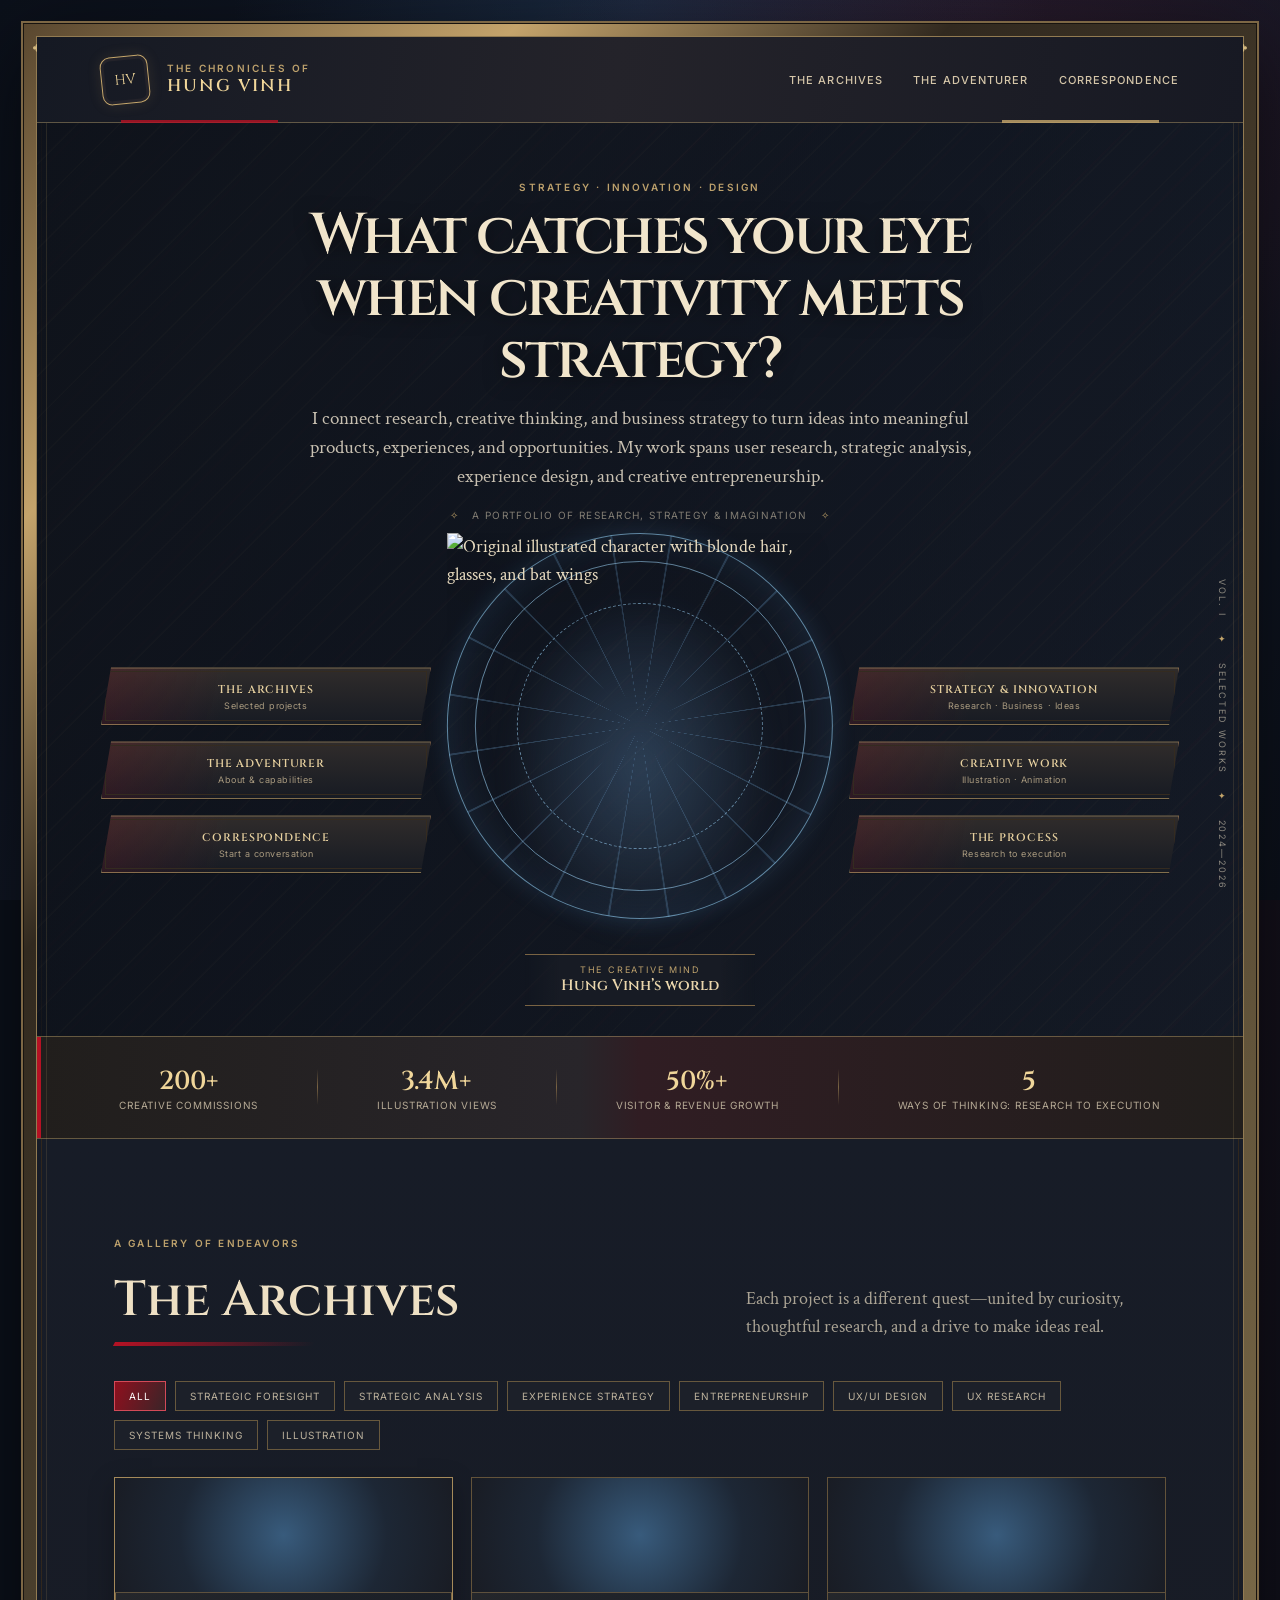
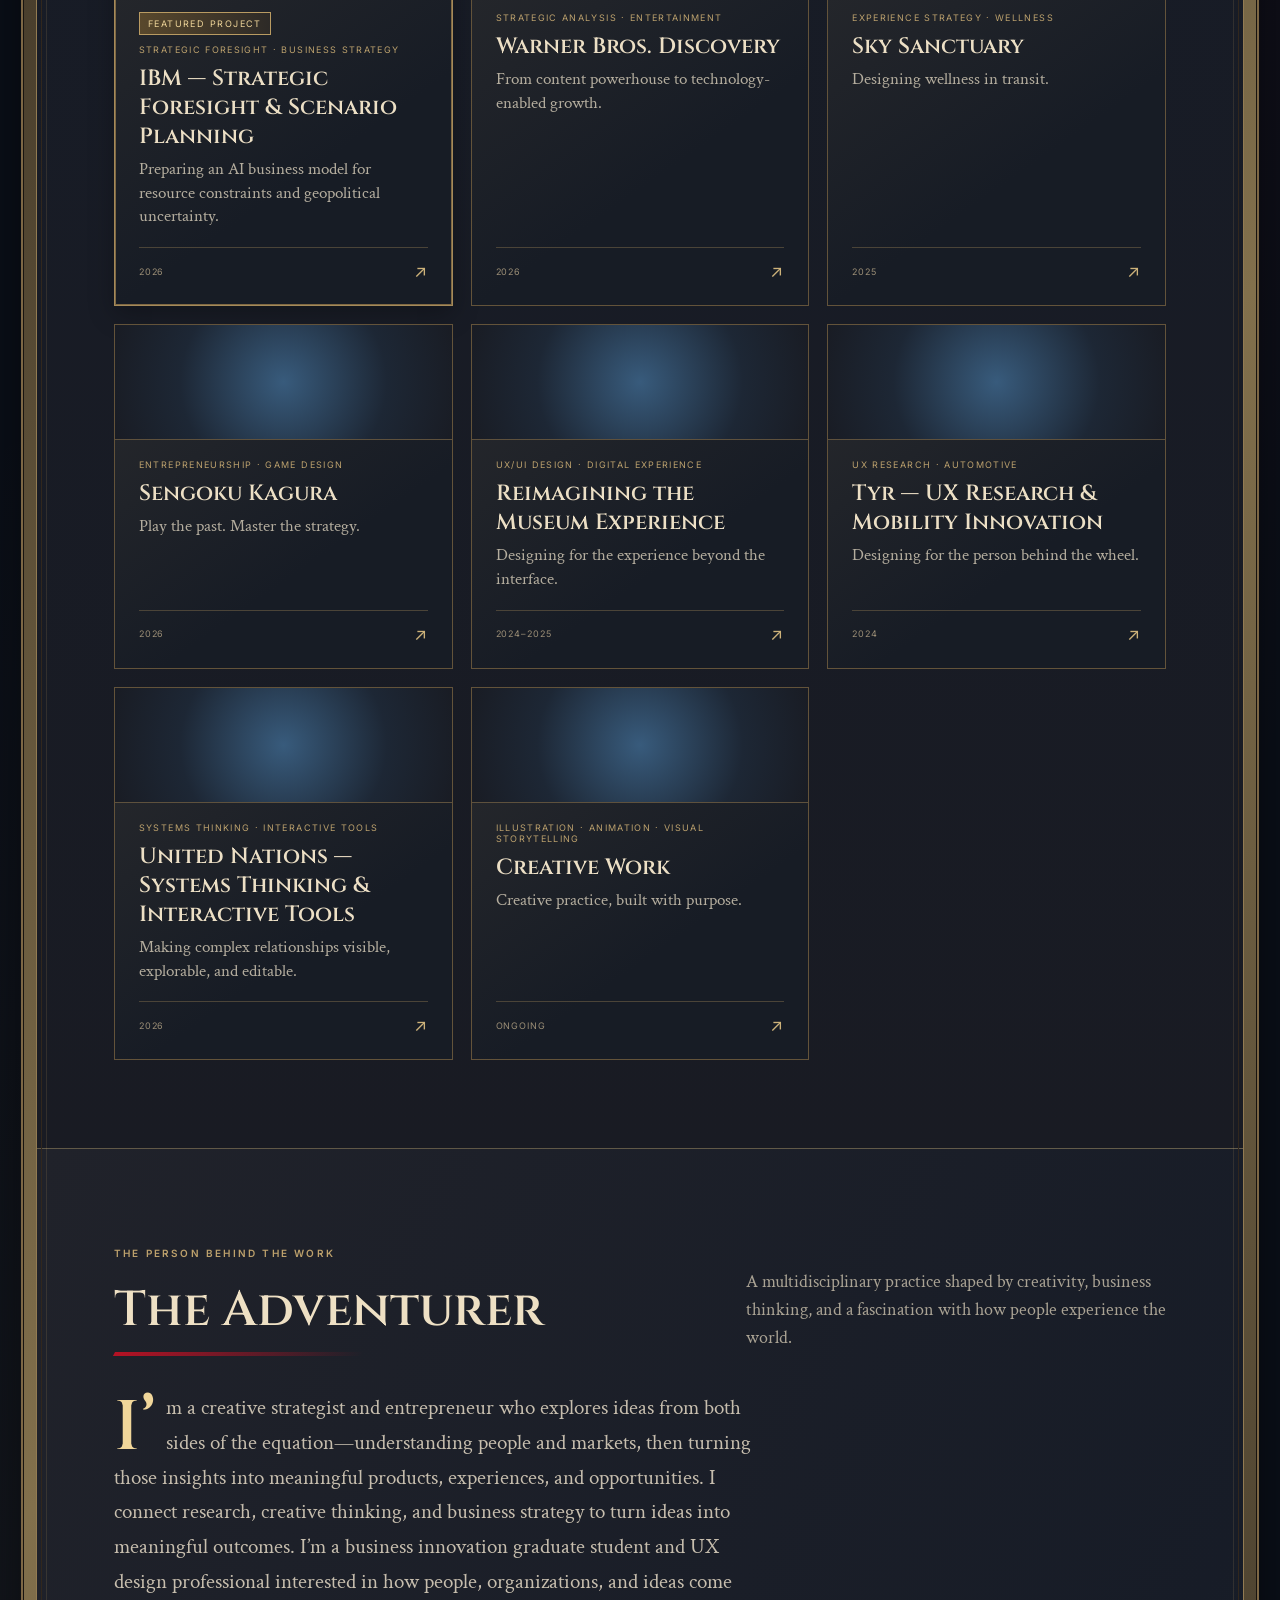
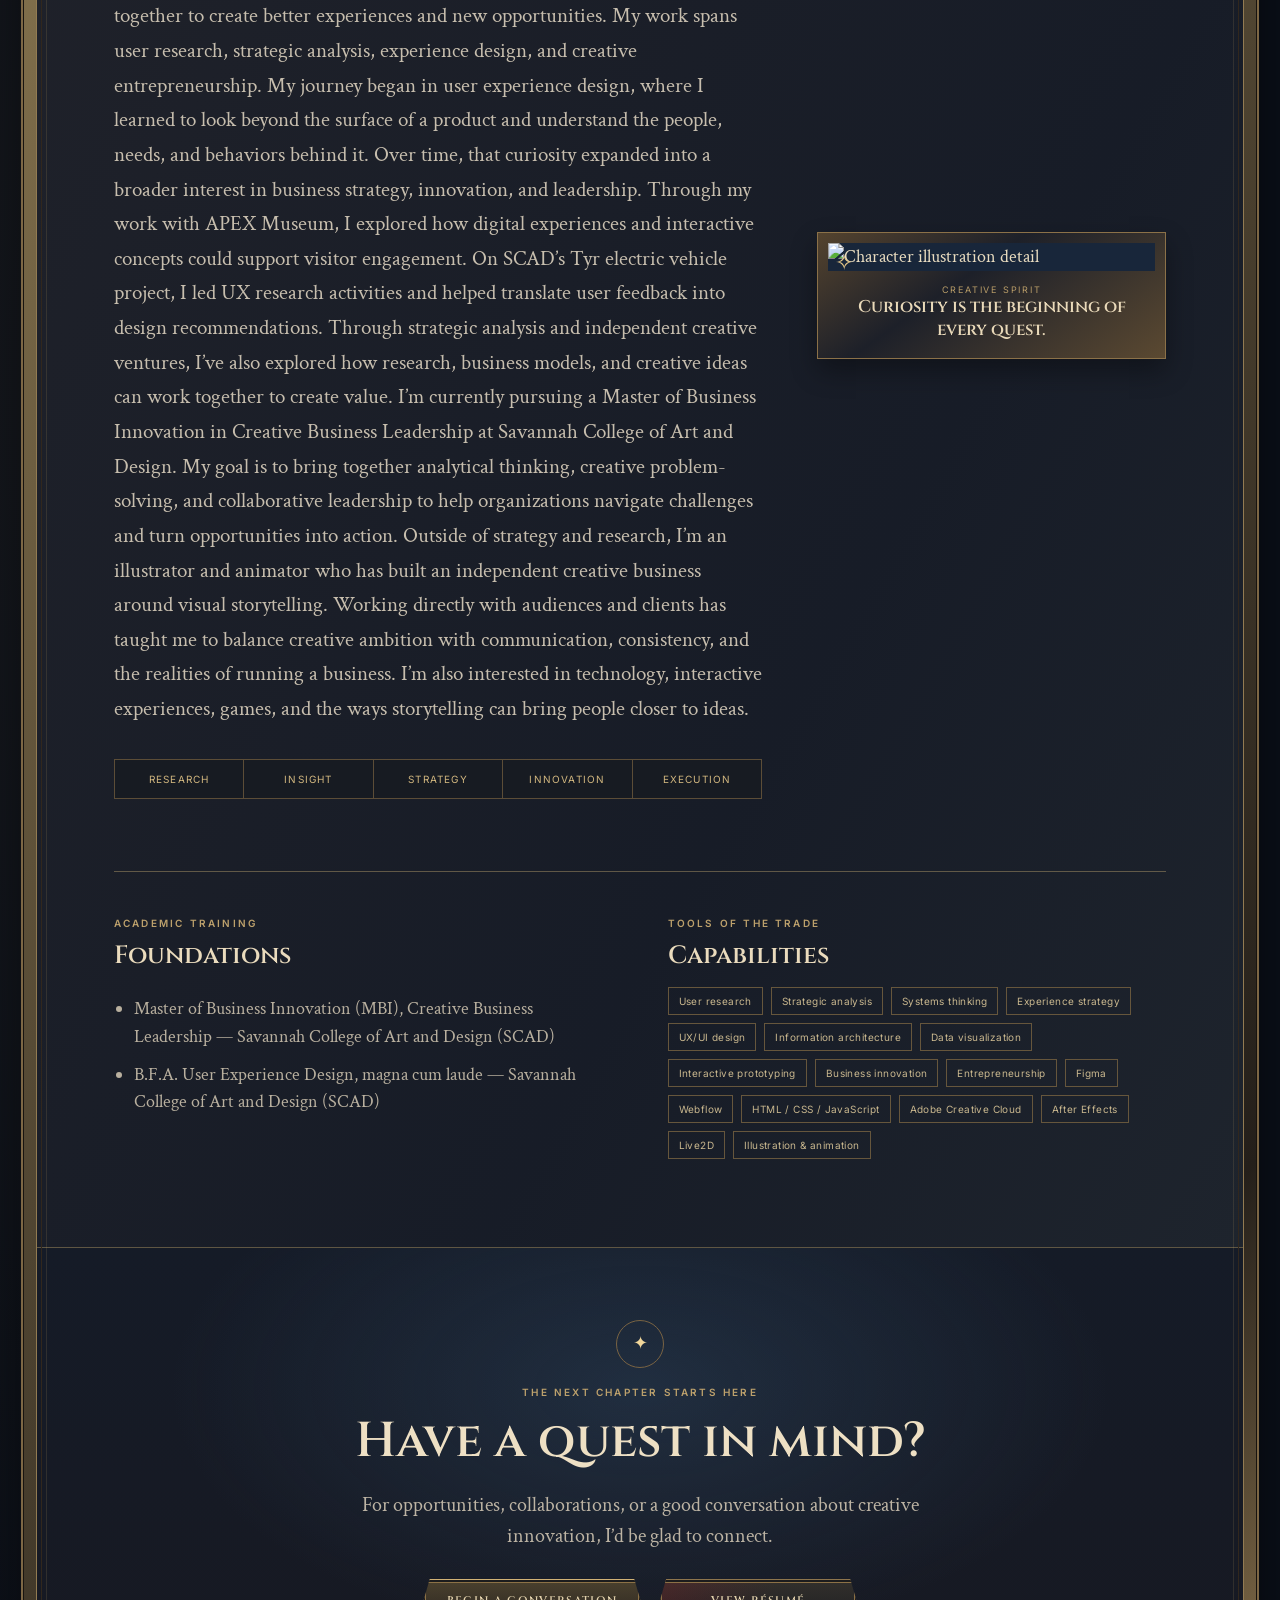
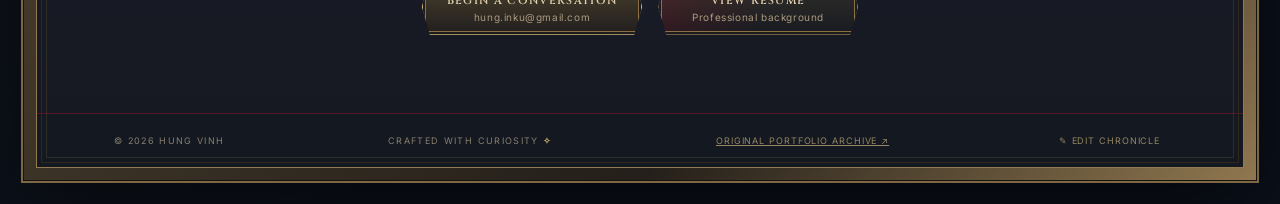
==== index.html @ da13d4bb "Initialize" ====
<!doctype html>
<html lang="en">
<head>
  <meta charset="utf-8">
  <meta name="viewport" content="width=device-width, initial-scale=1">
  <meta name="theme-color" content="#171b25">
  <meta name="description" content="Hung Vinh — strategy, innovation, and design portfolio.">
  <script>if (location.hostname === "hunginku.github.io" && location.pathname.startsWith("/Portfolio/")) { const base = document.createElement("base"); base.href = "/Portfolio/"; document.head.appendChild(base); }</script>
  <title>Hung Vinh | Portfolio</title>
  <link rel="preconnect" href="https://fonts.googleapis.com">
  <link rel="preconnect" href="https://fonts.gstatic.com" crossorigin>
  <link href="https://fonts.googleapis.com/css2?family=Cinzel:wght@400;500;600;700;800&family=Crimson+Text:wght@400;600;700&family=Inter:wght@400;500;600;700&display=swap" rel="stylesheet">
  <link rel="stylesheet" href="styles.css">
</head>
<body>
  <div class="ambient"></div>
  <main class="game-shell">
    <div class="outer-ornament">
      <div class="inner-frame">
        <header class="topbar">
          <a class="sigil" href="#home" aria-label="Return to home"><span>HV</span></a>
          <div class="topbar-title"><span class="micro">THE CHRONICLES OF</span><strong id="brand-name">HUNG VINH</strong></div>
          <nav class="top-nav" aria-label="Main navigation">
            <a href="#work">The Archives</a><a href="#about">The Adventurer</a><a href="#contact">Correspondence</a>
          </nav>
          <button class="mobile-menu" id="mobile-menu" aria-label="Open navigation">☰</button>
        </header>

        <section class="hero" id="home">
          <div class="hero-intro-block">
            <p class="eyebrow" id="hero-eyebrow">CREATIVE STRATEGY · INNOVATION · DESIGN</p>
            <h1 id="hero-headline">Where imagination<br><em>meets intention.</em></h1>
            <p class="hero-intro" id="hero-intro"></p>
            <div class="hero-footnote"><span class="rune">✧</span> A portfolio of research, strategy & imagination <span class="rune">✧</span></div>
          </div>
          <div class="main-menu-stage">
            <nav class="game-menu left-menu" aria-label="Portfolio sections">
              <a href="#work"><span>THE ARCHIVES</span><small>Selected projects</small></a>
              <a href="#about"><span>THE ADVENTURER</span><small>About & capabilities</small></a>
              <a href="#contact"><span>CORRESPONDENCE</span><small>Start a conversation</small></a>
            </nav>
            <div class="portrait-stage" aria-label="Original character portrait">
              <div class="magic-circle"></div><div class="portrait-halo"></div>
              <img id="hero-portrait" src="assets/aoi-character.webp" alt="Original illustrated character with blonde hair, glasses, and bat wings">
              <div class="portrait-plaque"><span>THE CREATIVE MIND</span><b>Hung Vinh’s world</b></div>
            </div>
            <nav class="game-menu right-menu" aria-label="Explore portfolio themes">
              <a href="#work"><span>STRATEGY & INNOVATION</span><small>Research · Business · Ideas</small></a>
              <a href="#work"><span>CREATIVE WORK</span><small>Illustration · Animation</small></a>
              <a href="#about"><span>THE PROCESS</span><small>Research to execution</small></a>
            </nav>
          </div>
          <div class="hero-side-note">VOL. I <span>✦</span> SELECTED WORKS <span>✦</span> 2024—2026</div>
        </section>

        <section class="quick-stats" aria-label="Selected highlights">
          <div><strong>200+</strong><span>Creative commissions</span></div><i></i>
          <div><strong>3.4M+</strong><span>Illustration views</span></div><i></i>
          <div><strong>50%+</strong><span>Visitor & revenue growth</span></div><i></i>
          <div><strong>5</strong><span>Ways of thinking: research to execution</span></div>
        </section>

        <section class="section work-section" id="work">
          <div class="section-heading"><div><p class="eyebrow">A GALLERY OF ENDEAVORS</p><h2>The Archives</h2></div><p>Each project is a different quest—united by curiosity, thoughtful research, and a drive to make ideas real.</p></div>
          <div class="filter-row" id="filters" aria-label="Filter projects"></div>
          <div class="project-grid" id="project-grid"></div>
        </section>

        <section class="about-section section" id="about">
          <div class="section-heading"><div><p class="eyebrow">THE PERSON BEHIND THE WORK</p><h2>The Adventurer</h2></div><p>A multidisciplinary practice shaped by creativity, business thinking, and a fascination with how people experience the world.</p></div>
          <div class="about-grid">
            <div class="about-copy"><div class="dropcap" id="about-text"></div><div class="process-ribbon" id="process-ribbon"></div></div>
            <aside class="character-card"><div class="card-corner">✧</div><img src="assets/aoi-character.webp" alt="Character illustration detail"><div class="character-caption"><span>CREATIVE SPIRIT</span><strong>Curiosity is the beginning of every quest.</strong></div></aside>
          </div>
          <div class="credentials-grid"><div><p class="eyebrow">ACADEMIC TRAINING</p><h3>Foundations</h3><ul id="education-list"></ul></div><div><p class="eyebrow">TOOLS OF THE TRADE</p><h3>Capabilities</h3><div class="skill-tags" id="skills-list"></div></div></div>
        </section>

        <section class="contact-section section" id="contact">
          <div class="contact-seal">✦</div><p class="eyebrow">THE NEXT CHAPTER STARTS HERE</p><h2>Have a quest in mind?</h2><p>For opportunities, collaborations, or a good conversation about creative innovation, I’d be glad to connect.</p>
          <div class="contact-actions"><a class="ornate-button primary" id="contact-email" href="mailto:"><span>BEGIN A CONVERSATION</span><small>Get in touch</small></a><a class="ornate-button" id="resume-link" href="#" target="_blank" rel="noopener"><span>VIEW RÉSUMÉ</span><small>Professional background</small></a></div>
        </section>

        <footer class="footer"><span>© <span id="year"></span> HUNG VINH</span><span>CRAFTED WITH CURIOSITY <b>✧</b></span><a class="edit-trigger" href="https://hungvinh.squarespace.com/" target="_blank" rel="noopener">ORIGINAL PORTFOLIO ARCHIVE ↗</a><button id="edit-open" class="edit-trigger" title="Edit website content">✎ EDIT CHRONICLE</button></footer>
      </div>
    </div>
  </main>

  <div class="modal-backdrop" id="project-modal" aria-hidden="true"><article class="project-modal" role="dialog" aria-modal="true" aria-labelledby="modal-title"><button class="modal-close" data-close="project-modal" aria-label="Close">×</button><p class="eyebrow" id="modal-category"></p><h2 id="modal-title"></h2><p class="modal-tagline" id="modal-tagline"></p><div id="ibm-fbc-quicklink" class="ibm-fbc-quicklink" hidden><span>INTERACTIVE PROJECT TOOL</span><a href="https://hunginku.github.io/Flourishing-Business-Canvas/" target="_blank" rel="noopener">OPEN IBM FLOURISHING BUSINESS CANVAS (FBC) <b aria-hidden="true">↗</b></a></div><div class="modal-body" id="modal-body"></div></article></div>

  <div class="modal-backdrop editor-backdrop" id="editor-modal" aria-hidden="true"><section class="editor-panel" role="dialog" aria-modal="true" aria-labelledby="editor-title"><div class="editor-header"><div><p class="eyebrow">SITE CUSTOMIZATION</p><h2 id="editor-title">Edit the Chronicle</h2></div><button class="modal-close" data-close="editor-modal" aria-label="Close">×</button></div><p class="editor-note">Changes are saved in this browser. Export your content as JSON and replace <code>content.json</code> in your GitHub repository to publish them for everyone.</p><div class="editor-tabs"><button class="active" data-tab="site">Site & About</button><button data-tab="projects">Projects</button><button data-tab="backup">Import / Export</button></div>
    <div class="editor-content" id="tab-site"><form id="site-form" class="editor-form"><label>Display name<input name="name"></label><label>Eyebrow / specialty line<input name="eyebrow"></label><label>Homepage headline<input name="headline"></label><label>Homepage introduction<textarea name="intro" rows="4"></textarea></label><label>About paragraph<textarea name="about" rows="5"></textarea></label><label>Location<input name="location"></label><label>Contact email<input name="email" type="email" placeholder="Add your preferred public email"></label><label>Résumé URL<input name="resumeUrl" placeholder="Link to a PDF or online résumé"></label><label>Skills (separate with commas)<textarea name="skills" rows="3"></textarea></label><label>Education (one item per line)<textarea name="education" rows="3"></textarea></label><button class="ornate-button primary" type="submit"><span>SAVE SITE DETAILS</span></button></form></div>
    <div class="editor-content" id="tab-projects" hidden><div class="project-editor-top"><p>Edit, remove, or add a project. Keep descriptions concise and outcome-focused.</p><button class="small-action" id="add-project">＋ Add project</button></div><div id="project-editor-list"></div></div>
    <div class="editor-content" id="tab-backup" hidden><div class="backup-actions"><button class="ornate-button primary" id="export-json"><span>EXPORT CONTENT.JSON</span><small>Download your current content</small></button><label class="ornate-button file-button"><span>IMPORT JSON</span><small>Load a previous backup</small><input type="file" id="import-json" accept="application/json"></label><button class="small-action danger" id="reset-content">Reset to original content</button></div><p class="editor-note">For GitHub Pages: download the exported JSON, replace the repository’s <code>content.json</code>, commit, and push. Uploaded project images are embedded in the export, so large images may create a large JSON file.</p></div>
  </section></div>
  <script src="content-data.js"></script>
  <script src="app.js"></script>
</body>
</html>
---- styles.css ----
:root{--ink:#171923;--night:#101522;--panel:#202431;--gold:#c5a66b;--gold-bright:#f0d69a;--gold-dim:#796343;--parchment:#e9dcc0;--muted:#b8ad9a;--blue:#345b83;--line:rgba(214,183,122,.38);--serif:'Crimson Text',Georgia,serif;--display:'Cinzel',Georgia,serif;--sans:'Inter',Arial,sans-serif}*{box-sizing:border-box}html{scroll-behavior:smooth}body{margin:0;background:#0b101a;color:var(--parchment);font-family:var(--serif);font-size:18px;line-height:1.55}.ambient{position:fixed;inset:0;pointer-events:none;background:radial-gradient(ellipse at 50% 12%,rgba(44,79,119,.42),transparent 44%),radial-gradient(ellipse at 12% 80%,rgba(65,48,38,.28),transparent 40%),linear-gradient(120deg,#0b101a,#141b2b 55%,#0c111b);z-index:-1}.game-shell{max-width:1540px;margin:0 auto;padding:24px}.outer-ornament{padding:12px;background:linear-gradient(135deg,#59472f,#c4a36b 8%,#31291f 15%,#82704c 50%,#241f1a 90%,#8f774f);box-shadow:0 0 0 1px #17130f,0 0 0 3px #7d6745,0 22px 80px #0009;position:relative}.outer-ornament:before,.outer-ornament:after{content:'✥';position:absolute;color:#d2b77e;font-size:25px;top:7px;z-index:3}.outer-ornament:before{left:8px}.outer-ornament:after{right:8px}.inner-frame{border:1px solid #927b52;outline:1px solid #31271d;outline-offset:-6px;background:linear-gradient(180deg,rgba(20,25,36,.96),rgba(16,19,27,.98));position:relative;overflow:hidden}.inner-frame:before{content:'';position:absolute;inset:9px;pointer-events:none;border:1px solid rgba(199,166,103,.15);z-index:1}.topbar{height:86px;display:flex;align-items:center;padding:0 clamp(22px,5vw,70px);gap:18px;border-bottom:1px solid var(--line);background:linear-gradient(90deg,#161b25,#242735 50%,#161b25);position:relative;z-index:4}.sigil{width:48px;height:48px;display:grid;place-items:center;border:1px solid var(--gold);border-radius:50%;color:var(--gold-bright);font-family:var(--display);font-size:14px;text-decoration:none;box-shadow:inset 0 0 0 3px #24232a,0 0 14px #b89a5c25}.topbar-title{display:flex;flex-direction:column;line-height:1.25}.topbar-title strong{font:600 17px var(--display);letter-spacing:.12em;color:var(--gold-bright)}.micro,.eyebrow{font:600 10px var(--sans);letter-spacing:.22em;color:#bda16c}.top-nav{margin-left:auto;display:flex;gap:30px}.top-nav a,.text-link{color:#d5c6a9;text-decoration:none;font:500 11px var(--sans);letter-spacing:.1em;text-transform:uppercase}.top-nav a:hover,.text-link:hover:hover{color:var(--gold-bright)}.mobile-menu{display:none;background:none;border:1px solid var(--line);color:var(--gold);font-size:22px}.hero{min-height:660px;display:grid;grid-template-columns:1fr 1.04fr;align-items:center;position:relative;padding:50px clamp(25px,6vw,92px) 34px;isolation:isolate;overflow:hidden;background:radial-gradient(ellipse at 76% 46%,rgba(49,88,130,.38),transparent 40%),linear-gradient(105deg,rgba(12,16,24,.7),rgba(17,25,39,.4))}.hero:before{content:'';position:absolute;inset:0;background:repeating-linear-gradient(135deg,transparent 0 28px,rgba(196,166,107,.025) 29px 30px);z-index:-1}.hero-copy{max-width:590px;position:relative;z-index:2;padding-bottom:28px}.hero h1{font:600 clamp(39px,5vw,68px)/1.08 var(--display);letter-spacing:-.045em;margin:18px 0 22px;color:#f1e5cb;text-shadow:0 3px 18px #0008}.hero h1 em{font-style:normal;color:var(--gold-bright)}.hero-intro{font-size:21px;color:#c8c0b1;max-width:540px;line-height:1.55}.hero-actions{display:flex;align-items:center;gap:26px;margin-top:34px;flex-wrap:wrap}.ornate-button{display:inline-flex;flex-direction:column;align-items:center;justify-content:center;min-width:200px;padding:13px 24px 11px;text-decoration:none;color:#e2d1ac;border:1px solid #8d754d;background:linear-gradient(180deg,#33302c,#171a20);box-shadow:inset 0 0 0 2px #1c1c1d, inset 0 0 0 3px #8c7146,0 5px 15px #0005;clip-path:polygon(8px 0,calc(100% - 8px) 0,100% 50%,calc(100% - 8px) 100%,8px 100%,0 50%);transition:.2s}.ornate-button:hover{filter:brightness(1.25);transform:translateY(-2px)}.ornate-button span{font:600 11px var(--display);letter-spacing:.12em}.ornate-button small{font:10px var(--sans);color:#aa9a7e;margin-top:3px;letter-spacing:.06em}.ornate-button.primary{background:linear-gradient(180deg,#4b412e,#211e1d);border-color:#d1b276}.text-link span{color:var(--gold);font-size:17px;margin-left:5px}.hero-footnote{font:10px var(--sans);letter-spacing:.13em;color:#827d73;margin-top:52px;text-transform:uppercase}.rune{color:var(--gold);padding:0 9px}.portrait-stage{height:590px;position:relative;display:flex;justify-content:center;align-items:flex-end;min-width:0}.magic-circle{position:absolute;width:min(96%,590px);aspect-ratio:1;border:1px solid rgba(125,176,210,.75);border-radius:50%;top:3%;left:50%;transform:translateX(-50%);background:repeating-conic-gradient(from 0deg,transparent 0deg 9deg,rgba(121,177,222,.25) 9.2deg 9.6deg,transparent 9.8deg 18deg);box-shadow:0 0 25px #5c9bdc2a,inset 0 0 45px #528ec02a}.magic-circle:before,.magic-circle:after{content:'';position:absolute;inset:7%;border:1px solid rgba(142,190,222,.65);border-radius:50%}.magic-circle:after{inset:18%;border-style:dashed;transform:rotate(18deg)}.portrait-halo{position:absolute;width:73%;height:78%;top:10%;border-radius:50%;background:radial-gradient(ellipse,rgba(110,161,211,.3),transparent 67%);filter:blur(12px)}#hero-portrait{position:relative;z-index:1;width:100%;height:100%;max-width:680px;object-fit:contain;object-position:center bottom;filter:drop-shadow(0 18px 25px #0009);mask-image:linear-gradient(to bottom,#000 0%,#000 88%,transparent 100%)}.portrait-plaque{position:absolute;z-index:2;bottom:2px;left:50%;transform:translateX(-50%);min-width:230px;text-align:center;padding:9px 20px;background:linear-gradient(90deg,transparent,#171b24 15%,#171b24 85%,transparent);border-top:1px solid var(--gold-dim);border-bottom:1px solid var(--gold-dim);display:flex;flex-direction:column}.portrait-plaque span{font:9px var(--sans);letter-spacing:.2em;color:#bda16c}.portrait-plaque b{font:600 15px var(--display);color:#ead6ac}.hero-side-note{position:absolute;right:15px;top:50%;writing-mode:vertical-rl;font:9px var(--sans);letter-spacing:.22em;color:#8c887f}.hero-side-note span{color:var(--gold);padding:12px 0}.quick-stats{display:flex;justify-content:space-around;align-items:center;padding:27px 5%;background:linear-gradient(90deg,#211e1c,#28252a,#211e1c);border-top:1px solid var(--line);border-bottom:1px solid var(--line);gap:15px}.quick-stats div{display:flex;flex-direction:column;align-items:center;text-align:center}.quick-stats strong{font:600 26px var(--display);color:var(--gold-bright)}.quick-stats span{font:10px var(--sans);letter-spacing:.08em;color:#b6aa95;text-transform:uppercase}.quick-stats i{height:36px;width:1px;background:linear-gradient(transparent,var(--gold-dim),transparent)}.section{padding:88px clamp(25px,6vw,92px)}.section-heading{display:flex;justify-content:space-between;align-items:end;gap:35px;margin-bottom:35px}.section-heading h2,.contact-section h2{font:600 clamp(34px,4vw,49px) var(--display);color:#eee0c4;margin:8px 0 0}.section-heading>p{max-width:420px;color:#aaa394;font-size:18px;margin:0 0 5px}.work-section{background:linear-gradient(180deg,#171c27,#191b23)}.filter-row{display:flex;gap:9px;flex-wrap:wrap;margin:0 0 27px}.filter-chip{border:1px solid #67583d;background:#1c2029;color:#bdb29d;padding:8px 14px;font:10px var(--sans);letter-spacing:.1em;text-transform:uppercase;cursor:pointer}.filter-chip.active,.filter-chip:hover{color:#f1dfb9;border-color:#c2a36b;background:#34302a}.project-grid{display:grid;grid-template-columns:repeat(3,1fr);gap:18px}.project-card{position:relative;min-height:320px;border:1px solid #63533a;background:linear-gradient(145deg,#292a2d,#171c25 65%);padding:24px;display:flex;flex-direction:column;overflow:hidden;cursor:pointer;transition:transform .22s,border-color .22s,box-shadow .22s}.project-card:hover{transform:translateY(-5px);border-color:#c7a96e;box-shadow:0 12px 28px #0006}.project-card:before{content:'✧';position:absolute;right:18px;top:8px;color:#796746;font-size:28px}.project-art{height:115px;margin:-24px -24px 19px;display:grid;place-items:center;overflow:hidden;background:radial-gradient(circle at center,#385b7c,#1d2735 58%,#191c24);border-bottom:1px solid #5e513d}.project-art img{width:100%;height:100%;object-fit:cover;opacity:.82}.project-art .placeholder-sigil{font:58px var(--display);color:#d3b77f;text-shadow:0 0 25px #8fc6e766}.project-category{font:9px var(--sans);letter-spacing:.15em;color:#bca16d;text-transform:uppercase}.project-card h3{font:600 22px var(--display);color:#ecdfc5;margin:9px 0 7px}.project-card p{color:#b4ad9e;font-size:17px;line-height:1.4;margin:0 0 18px}.project-card .card-bottom{margin-top:auto;display:flex;justify-content:space-between;align-items:center;border-top:1px solid #4b4438;padding-top:13px;color:#9b8e76;font:9px var(--sans);letter-spacing:.1em}.project-card .card-bottom b{font-size:17px;color:#cdb27a;font-weight:400}.about-section{background:linear-gradient(120deg,#20222a,#171c27 65%,#1e242d);border-top:1px solid var(--line)}.about-grid{display:grid;grid-template-columns:1.3fr .7fr;gap:55px;align-items:center}.about-copy{font-size:21px;color:#c7beae;line-height:1.65}.dropcap:first-letter{float:left;font:600 70px/.8 var(--display);padding:9px 10px 0 0;color:var(--gold-bright)}.process-ribbon{display:flex;flex-wrap:wrap;gap:0;margin-top:32px;border:1px solid #5c4d37;background:#171b22}.process-ribbon span{flex:1;min-width:95px;text-align:center;padding:13px 8px;font:10px var(--sans);letter-spacing:.12em;color:#d2b77f}.process-ribbon span+span{border-left:1px solid #5c4d37}.character-card{position:relative;border:1px solid #8b7148;padding:10px;background:linear-gradient(145deg,#54432e,#1d2029 40%,#5b4931);box-shadow:0 12px 25px #0005}.character-card img{display:block;width:100%;max-height:340px;object-fit:cover;object-position:center 24%;background:#18263a}.card-corner{position:absolute;top:14px;left:17px;z-index:2;color:#e6c888;font-size:22px}.character-caption{display:flex;flex-direction:column;padding:13px 10px 7px;text-align:center}.character-caption span{font:9px var(--sans);letter-spacing:.2em;color:#b99d68}.character-caption strong{font:600 17px var(--display);color:#e9d9b9}.credentials-grid{display:grid;grid-template-columns:1fr 1fr;gap:55px;margin-top:72px;padding-top:35px;border-top:1px solid var(--line)}.credentials-grid h3{font:600 25px var(--display);margin:4px 0 15px;color:#eadbbd}.credentials-grid ul{padding-left:20px;color:#b9b09f}.credentials-grid li{padding:5px 0}.skill-tags{display:flex;flex-wrap:wrap;gap:8px}.skill-tags span{border:1px solid #66563c;padding:7px 10px;color:#c9b78e;font:10px var(--sans);letter-spacing:.04em}.contact-section{text-align:center;background:radial-gradient(ellipse at 50% 30%,rgba(55,87,119,.32),transparent 55%),linear-gradient(180deg,#151b27,#171922);border-top:1px solid var(--line);padding-top:72px;padding-bottom:78px}.contact-seal{width:48px;height:48px;border:1px solid var(--gold-dim);border-radius:50%;display:grid;place-items:center;color:var(--gold-bright);margin:0 auto 18px}.contact-section>p:not(.eyebrow){max-width:590px;margin:16px auto 27px;color:#bdb4a4;font-size:20px}.contact-actions{display:flex;justify-content:center;gap:16px;flex-wrap:wrap}.footer{display:flex;justify-content:space-between;align-items:center;padding:20px clamp(25px,6vw,92px);border-top:1px solid var(--line);font:9px var(--sans);letter-spacing:.15em;color:#887f70;background:#141820}.footer b{color:var(--gold)}.edit-trigger{border:0;background:none;color:#968664;font:9px var(--sans);letter-spacing:.1em;cursor:pointer}.edit-trigger:hover{color:var(--gold-bright)}
.modal-backdrop{position:fixed;inset:0;background:rgba(4,7,12,.82);z-index:20;display:none;align-items:center;justify-content:center;padding:20px;backdrop-filter:blur(6px)}.modal-backdrop.open{display:flex}.project-modal,.editor-panel{position:relative;background:linear-gradient(145deg,#272831,#141a24);border:1px solid #9b8050;box-shadow:0 20px 80px #000b,inset 0 0 0 5px #1a1b20;max-height:90vh;overflow:auto}.project-modal{width:min(760px,100%);padding:42px clamp(24px,5vw,55px)}.modal-close{position:absolute;right:16px;top:12px;border:0;background:none;color:#d3bd8f;font-size:30px;cursor:pointer}.project-modal h2{font:600 34px var(--display);margin:7px 0;color:#f0e1c2}.modal-tagline{font-size:21px;color:#c9ad75;font-style:italic}.modal-body{color:#c3bbac}.modal-body h3{font:600 16px var(--display);color:#d8bd82;margin:25px 0 5px}.modal-body ul{padding-left:20px}.metric-row{display:flex;flex-wrap:wrap;gap:8px;margin-top:18px}.metric-pill{border:1px solid #6e5a39;background:#211f20;padding:8px 12px;color:#e1c990;font:10px var(--sans)}.modal-external{display:inline-block;margin-top:20px;color:#d7bc82}.editor-backdrop{z-index:30}.editor-panel{width:min(900px,100%);padding:30px}.editor-header{display:flex;justify-content:space-between;align-items:center}.editor-header h2{font:600 29px var(--display);margin:0;color:#f0e1c2}.editor-note{color:#aaa18f;font:13px/1.6 var(--sans);max-width:760px}.editor-note code{color:#e0c68d}.editor-tabs{display:flex;gap:6px;border-bottom:1px solid var(--line);margin:24px 0 20px}.editor-tabs button,.small-action{background:#20242d;border:1px solid #65543a;color:#c9b88f;padding:9px 13px;font:10px var(--sans);letter-spacing:.06em;cursor:pointer}.editor-tabs button.active,.small-action:hover{background:#48402f;color:#fff0cc}.editor-form{display:grid;grid-template-columns:1fr 1fr;gap:13px}.editor-form label,.project-edit-card label{display:flex;flex-direction:column;gap:6px;color:#c5b58e;font:10px var(--sans);letter-spacing:.08em;text-transform:uppercase}.editor-form label:nth-child(4),.editor-form label:nth-child(5),.editor-form label:nth-child(9),.editor-form label:nth-child(10){grid-column:1/-1}.editor-form input,.editor-form textarea,.project-edit-card input,.project-edit-card textarea{width:100%;background:#111720;border:1px solid #574a35;color:#eee1c5;padding:10px;font:14px var(--sans);text-transform:none;letter-spacing:normal;resize:vertical}.editor-form button{grid-column:1/-1;justify-self:start;margin-top:8px}.project-editor-top{display:flex;align-items:center;justify-content:space-between;gap:15px;color:#aaa18f;font:13px var(--sans)}.project-edit-card{border:1px solid #66563d;background:#1b2029;padding:16px;margin:13px 0}.project-edit-head{display:flex;align-items:center;justify-content:space-between;gap:12px;margin-bottom:13px}.project-edit-head strong{font:600 15px var(--display);color:#e8d8b5}.project-edit-grid{display:grid;grid-template-columns:1fr 1fr;gap:10px}.project-edit-grid label:nth-child(3),.project-edit-grid label:nth-child(4),.project-edit-grid label:nth-child(5),.project-edit-grid label:nth-child(6),.project-edit-grid label:nth-child(7){grid-column:1/-1}.project-edit-card .delete-project{background:#3a2423;border-color:#84514a;color:#e6b4a8}.project-edit-card .image-control{margin-top:10px}.backup-actions{display:flex;flex-wrap:wrap;gap:12px;align-items:center}.file-button{cursor:pointer}.file-button input{display:none}.danger{margin-left:auto}.empty-note{padding:25px;border:1px dashed #65543a;color:#a99e8a;text-align:center}.mobile-nav-open .top-nav{display:flex;position:absolute;right:20px;top:75px;flex-direction:column;gap:0;background:#191e29;border:1px solid var(--gold-dim);padding:10px 20px;box-shadow:0 8px 25px #0009}.mobile-nav-open .top-nav a{padding:12px 0}.hidden{display:none!important}
@media(max-width:900px){.game-shell{padding:12px}.hero{grid-template-columns:1fr 1fr;padding-left:35px;padding-right:25px;min-height:570px}.portrait-stage{height:500px}.hero h1{font-size:clamp(34px,5vw,52px)}.project-grid{grid-template-columns:repeat(2,1fr)}.about-grid{gap:28px}.section{padding-top:65px;padding-bottom:65px}}
@media(max-width:650px){body{font-size:16px}.game-shell{padding:5px}.outer-ornament{padding:6px}.topbar{height:70px;padding:0 17px}.topbar-title strong{font-size:13px}.top-nav{display:none}.mobile-menu{display:block;margin-left:auto}.hero{display:flex;flex-direction:column;align-items:stretch;padding:40px 24px 20px;min-height:0}.hero-copy{padding-bottom:0}.hero h1{font-size:clamp(38px,10vw,55px)}.hero-intro{font-size:18px}.hero-footnote{margin-top:27px}.portrait-stage{height:370px;margin:0 -10px}.magic-circle{width:92%;top:0}.portrait-plaque{bottom:0}.hero-side-note{right:3px;font-size:7px}.quick-stats{display:grid;grid-template-columns:1fr 1fr;padding:18px 12px;gap:16px}.quick-stats i{display:none}.quick-stats strong{font-size:22px}.quick-stats span{font-size:8px}.section{padding:55px 20px}.section-heading{display:block}.section-heading>p{margin-top:14px}.project-grid{grid-template-columns:1fr}.project-card{min-height:280px}.about-grid,.credentials-grid{grid-template-columns:1fr}.character-card{max-width:360px;margin:auto}.credentials-grid{gap:30px;margin-top:45px}.process-ribbon span{min-width:33.33%;border:0!important;border-bottom:1px solid #5c4d37!important}.contact-actions{align-items:center;flex-direction:column}.footer{padding:18px 15px;gap:12px;flex-wrap:wrap;font-size:8px}.footer span:nth-child(2){display:none}.editor-panel{padding:22px 16px}.editor-form,.project-edit-grid{grid-template-columns:1fr}.editor-form label,.project-edit-grid label{grid-column:1/-1!important}.project-editor-top{align-items:flex-start;flex-direction:column}.danger{margin-left:0}.editor-tabs{overflow:auto}.editor-tabs button{white-space:nowrap}.backup-actions{flex-direction:column;align-items:stretch}.backup-actions>*{width:100%;text-align:center}.ornate-button{min-width:210px}}
/* Main menu composition: the character is the central focal point, flanked by classic RPG menu panels. */
.hero{display:block;min-height:790px;padding:48px clamp(20px,5vw,70px) 28px;background:radial-gradient(ellipse at 50% 62%,rgba(49,88,130,.42),transparent 43%),linear-gradient(105deg,rgba(12,16,24,.7),rgba(17,25,39,.4))}
.hero-intro-block{text-align:center;max-width:790px;margin:0 auto;position:relative;z-index:3}
.hero-intro-block .hero-intro{max-width:710px;margin:0 auto;font-size:19px}
.hero-intro-block h1{font-size:clamp(38px,4.5vw,58px);margin:12px 0}
.hero-intro-block .hero-footnote{margin-top:17px}
.main-menu-stage{height:475px;max-width:1160px;margin:12px auto 0;display:grid;grid-template-columns:minmax(190px,1fr) minmax(350px,1.15fr) minmax(190px,1fr);align-items:center;gap:10px;position:relative}
.portrait-stage{height:100%;width:100%;max-width:520px;margin:auto;grid-column:2;grid-row:1}
#hero-portrait{max-width:530px}
.magic-circle{width:min(100%,470px);top:0}
.game-menu{display:flex;flex-direction:column;gap:16px;position:relative;z-index:4}
.game-menu a{min-height:58px;display:flex;flex-direction:column;align-items:center;justify-content:center;text-align:center;text-decoration:none;color:#ead9b5;padding:9px 12px;background:linear-gradient(180deg,#464039 0%,#211f20 42%,#151922 100%);border:1px solid #9b8050;outline:1px solid #342b20;outline-offset:-5px;box-shadow:0 5px 13px #0008,inset 0 1px #e5c98b33;clip-path:polygon(10px 0,calc(100% - 10px) 0,100% 50%,calc(100% - 10px) 100%,10px 100%,0 50%);transition:filter .2s,transform .2s}
.game-menu a:hover{filter:brightness(1.35);transform:scale(1.025)}
.game-menu a span{font:600 11px var(--display);letter-spacing:.08em;color:#e5cf9e}
.game-menu a small{font:9px var(--sans);letter-spacing:.06em;color:#a99a7f;margin-top:3px}
.left-menu{grid-column:1;grid-row:1;padding-right:6px}.right-menu{grid-column:3;grid-row:1;padding-left:6px}
@media(max-width:900px){.hero{min-height:720px}.main-menu-stage{grid-template-columns:170px minmax(280px,1fr) 170px;height:430px}.game-menu a span{font-size:9px}.game-menu a small{font-size:8px}.portrait-stage{height:430px}}
@media(max-width:650px){.hero{min-height:0;padding:34px 16px 22px}.hero-intro-block .hero-intro{font-size:17px}.main-menu-stage{height:auto;display:grid;grid-template-columns:1fr 1fr;gap:8px;margin-top:15px}.portrait-stage{grid-column:1/-1;grid-row:1;height:330px;max-width:390px;width:100%}.left-menu{grid-column:1;grid-row:2;padding:0}.right-menu{grid-column:2;grid-row:2;padding:0}.game-menu{gap:8px}.game-menu a{min-height:54px;padding:7px 5px}.game-menu a span{font-size:8px}.game-menu a small{font-size:7px}.hero-side-note{display:none}}
/* Featured project treatment */
.featured-mark{display:inline-block;align-self:flex-start;margin:0 0 9px;padding:5px 8px;border:1px solid #b99b62;background:linear-gradient(90deg,#59482c,#2d2a27);color:#f0d69a;font:9px var(--sans);letter-spacing:.16em;text-transform:uppercase}
.project-card:has(.featured-mark){border-color:#a58a5a;box-shadow:inset 0 0 0 1px #806944,0 8px 24px #0004}
.modal-body p{white-space:pre-line}
.project-edit-card .featured-toggle{display:flex;flex-direction:row;align-items:center;gap:10px;margin-top:13px;text-transform:none;letter-spacing:normal;font-size:12px}
.project-edit-card .featured-toggle input{width:auto;accent-color:#c8a96d}

/* Project image galleries use locally stored project assets. */
.project-gallery{display:grid;grid-template-columns:repeat(2,minmax(0,1fr));gap:12px;margin:14px 0 24px}.gallery-item{display:flex;flex-direction:column;gap:7px;min-width:0;color:#cbb889;text-decoration:none;border:1px solid #65543a;background:#111720;padding:7px;transition:transform .2s,border-color .2s}.gallery-item:hover{transform:translateY(-2px);border-color:#c9a96c}.gallery-item img{display:block;width:100%;height:180px;object-fit:cover;background:#0b1019}.gallery-item span{font:11px/1.4 var(--sans);color:#c9b98f}.project-edit-grid label:nth-child(12){grid-column:1/-1}.project-edit-card .image-control input{font-size:11px;color:#d7c69d}@media(max-width:620px){.project-gallery{grid-template-columns:1fr}.gallery-item img{height:auto;max-height:260px;object-fit:contain}}

/* Fallback label when a remote portfolio image cannot be reached. */
.project-art.image-missing::after,.gallery-item.image-missing::after{content:"IMAGE UNAVAILABLE · CHECK INTERNET CONNECTION";display:grid;place-items:center;height:100%;padding:14px;text-align:center;color:#cdb27a;font:9px Inter,Arial,sans-serif;letter-spacing:.12em;background:radial-gradient(circle at center,#385b7c,#1d2735 58%,#191c24)}
.gallery-item.image-missing{min-height:130px;background:#1d2735}

/* Prominent links to interactive project deliverables */
.project-resource-panel{margin:22px 0 28px;padding:18px 20px;border:1px solid rgba(216,184,116,.48);background:linear-gradient(135deg,rgba(119,91,43,.22),rgba(20,24,32,.72));border-radius:8px}.project-resource-panel h3{margin:0 0 12px;color:#e5c98d;font-size:.78rem;letter-spacing:.16em}.resource-links{list-style:none;padding:0;margin:0}.resource-links li+li{margin-top:8px}.resource-links a{display:flex;align-items:center;justify-content:space-between;gap:16px;padding:12px 14px;border:1px solid rgba(229,201,141,.25);border-radius:5px;color:#f4e6c6;text-decoration:none;background:rgba(0,0,0,.18)}.resource-links a:hover,.resource-links a:focus{background:rgba(190,151,82,.2);border-color:#d8b874;color:#fff}

/* Dedicated IBM FBC callout lives outside the scrollable project body so it cannot be lost among gallery content. */
.ibm-fbc-quicklink{margin:18px 0 22px;padding:15px 17px;border:1px solid #c9a96c;border-radius:6px;background:linear-gradient(120deg,rgba(126,96,45,.34),rgba(17,23,32,.94));box-shadow:0 0 0 1px rgba(201,169,108,.12),inset 0 0 18px rgba(201,169,108,.06)}.ibm-fbc-quicklink[hidden]{display:none!important}.ibm-fbc-quicklink span{display:block;margin-bottom:8px;color:#d8bd82;font:600 10px var(--sans);letter-spacing:.18em}.ibm-fbc-quicklink a{display:flex;align-items:center;justify-content:space-between;gap:12px;color:#fff0cc;text-decoration:none;font:600 13px/1.5 var(--sans);letter-spacing:.04em}.ibm-fbc-quicklink a:hover{color:#fff;border-color:#fff}.ibm-fbc-quicklink b{font-size:18px;color:#e2c17f}

/* === BG2 x Persona-inspired polish: restrained crimson, editorial angles, motion === */
:root{--persona-red:#b51224;--persona-red-bright:#e02a3d;--persona-paper:#f2eadb;--persona-shadow:rgba(0,0,0,.42)}
body{background:radial-gradient(ellipse at 82% 8%,rgba(181,18,36,.10),transparent 34%),radial-gradient(ellipse at 8% 72%,rgba(197,166,107,.07),transparent 32%),#0b101a}
.ambient{background:radial-gradient(ellipse at 78% 15%,rgba(181,18,36,.16),transparent 35%),radial-gradient(ellipse at 50% 0%,rgba(44,79,119,.34),transparent 45%),linear-gradient(120deg,#0b101a,#141b2b 55%,#0c111b)}
.topbar{background:linear-gradient(100deg,#151923 0%,#24232a 48%,#171923 100%)}
.topbar:after{content:"";position:absolute;left:0;right:0;bottom:-1px;height:3px;background:linear-gradient(90deg,transparent 0 7%,var(--persona-red) 7% 20%,transparent 20% 80%,var(--gold) 80% 93%,transparent 93%);opacity:.8}
.sigil{border-radius:10px;transform:rotate(-6deg);transition:transform .35s,box-shadow .35s}.sigil:hover{transform:rotate(0) scale(1.06);box-shadow:0 0 0 4px rgba(181,18,36,.16),0 0 24px rgba(181,18,36,.25)}
.top-nav a{position:relative;padding:10px 0;transition:color .2s}.top-nav a:after{content:"";position:absolute;left:0;right:100%;bottom:2px;height:2px;background:var(--persona-red-bright);transform:skewX(-24deg);transition:right .24s ease}.top-nav a:hover:after,.top-nav a:focus-visible:after{right:0}
.hero{background-image:linear-gradient(105deg,rgba(12,16,24,.78),rgba(17,25,39,.42)),repeating-linear-gradient(135deg,transparent 0 34px,rgba(181,18,36,.035) 35px 37px)}
.hero-intro-block{animation:hv-rise .7s both}.portrait-stage{animation:hv-portrait-in .9s .12s both}#hero-portrait{animation:hv-float 7s ease-in-out 1.1s infinite;transform-origin:50% 80%}.magic-circle{animation:hv-turn 70s linear infinite}.magic-circle:after{animation:hv-turn 44s linear infinite reverse}
.game-menu a{border-color:rgba(197,166,107,.55);background:linear-gradient(100deg,rgba(181,18,36,.15),transparent 38%),linear-gradient(180deg,#302c2b,#171b23);clip-path:polygon(10px 0,100% 0,calc(100% - 10px) 100%,0 100%);transition:filter .2s,transform .25s,background .25s,box-shadow .25s}.game-menu a:hover{background:linear-gradient(100deg,rgba(181,18,36,.55),rgba(181,18,36,.05) 70%),#20232b;box-shadow:5px 5px 0 rgba(181,18,36,.28);transform:translate(3px,-2px) skewX(-1deg)}.game-menu a span{transition:letter-spacing .2s,color .2s}.game-menu a:hover span{letter-spacing:.13em;color:#fff0cc}
.quick-stats{background:linear-gradient(90deg,#211e1c,#28252a 45%,#301d23 50%,#211e1c);position:relative}.quick-stats:before{content:"";position:absolute;left:0;top:0;bottom:0;width:4px;background:var(--persona-red)}
.section-heading h2{position:relative;display:inline-block}.section-heading h2:after{content:"";display:block;width:58%;height:4px;margin-top:9px;background:linear-gradient(90deg,var(--persona-red),rgba(181,18,36,0));transform:skewX(-28deg);transform-origin:left}
.filter-chip{transition:background .2s,color .2s,border-color .2s,transform .2s}.filter-chip:hover{transform:translateY(-2px);background:var(--persona-red);border-color:#e15a66;color:#fff}.filter-chip.active{background:linear-gradient(110deg,#8f101e,#3a2428);border-color:#d34a58;color:#fff}
.project-card{isolation:isolate;transition:transform .28s cubic-bezier(.2,.8,.2,1),border-color .25s,box-shadow .25s}.project-card:after{content:"";position:absolute;z-index:-1;inset:0;background:linear-gradient(125deg,rgba(181,18,36,0) 15%,rgba(181,18,36,.13) 48%,transparent 72%);opacity:0;transition:opacity .25s}.project-card:hover:after{opacity:1}.project-card:hover{transform:translateY(-7px) rotate(-.25deg);border-color:#d1a96c;box-shadow:7px 8px 0 rgba(181,18,36,.18),0 18px 34px #0008}
.project-art{position:relative}.project-art:after{content:"";position:absolute;inset:0;background:linear-gradient(120deg,transparent 30%,rgba(181,18,36,.20),transparent 72%);transform:translateX(-110%);transition:transform .55s}.project-card:hover .project-art:after{transform:translateX(110%)}.project-card .card-bottom b{transition:transform .2s,color .2s}.project-card:hover .card-bottom b{transform:translateX(5px);color:#f1d9a8}
.ornate-button{transition:transform .22s,filter .22s,box-shadow .22s;background-image:linear-gradient(110deg,rgba(181,18,36,.18),transparent 55%),linear-gradient(180deg,#33302c,#171a20)}.ornate-button:hover{box-shadow:0 7px 0 rgba(181,18,36,.24),0 12px 25px #0007;filter:brightness(1.18)}
.modal-backdrop{background:rgba(4,5,9,.86);backdrop-filter:blur(9px) saturate(.8)}.project-modal{border-color:#b9975e;background:linear-gradient(145deg,#282831,#141a24);box-shadow:0 28px 100px #000c,8px 8px 0 rgba(181,18,36,.22),inset 0 0 0 5px #1a1b20}.modal-backdrop.open .project-modal{animation:hv-modal-in .38s cubic-bezier(.2,.8,.2,1) both}.project-modal:before{content:"";position:absolute;top:0;left:0;width:82px;height:5px;background:var(--persona-red);box-shadow:82px 0 0 rgba(181,18,36,.22)}.project-modal h2{letter-spacing:-.025em}.modal-close{width:42px;height:42px;border:1px solid rgba(197,166,107,.35);background:rgba(0,0,0,.2);transition:background .2s,transform .2s,color .2s}.modal-close:hover{background:var(--persona-red);color:white;transform:rotate(90deg)}
.ibm-fbc-quicklink{position:relative;overflow:hidden;border:1px solid rgba(224,42,61,.78);border-radius:3px;background:linear-gradient(110deg,rgba(181,18,36,.26),rgba(17,23,32,.96) 58%);box-shadow:5px 5px 0 rgba(181,18,36,.18),inset 0 0 20px rgba(201,169,108,.05)}.ibm-fbc-quicklink:before{content:"";position:absolute;left:0;top:0;bottom:0;width:4px;background:var(--persona-red-bright)}.ibm-fbc-quicklink a{padding:5px 0;transition:letter-spacing .2s,color .2s}.ibm-fbc-quicklink a:hover{letter-spacing:.07em;color:#fff}.project-resource-panel{border-radius:3px;border-left:4px solid var(--persona-red)}.resource-links a{border-radius:2px;transition:transform .2s,background .2s,border-color .2s}.resource-links a:hover{transform:translateX(4px);background:rgba(181,18,36,.16)}
.gallery-item{border-radius:2px;transition:transform .25s,border-color .25s,box-shadow .25s}.gallery-item:hover{transform:translateY(-4px) rotate(-.15deg);box-shadow:4px 5px 0 rgba(181,18,36,.16)}.footer{border-top:1px solid rgba(181,18,36,.4)}.edit-trigger{transition:color .2s,border-color .2s,transform .2s}.edit-trigger:hover{color:#fff;transform:translateY(-1px)}
@keyframes hv-rise{from{opacity:0;transform:translateY(16px)}to{opacity:1;transform:translateY(0)}}@keyframes hv-portrait-in{from{opacity:0;transform:translateY(22px) scale(.985)}to{opacity:1;transform:translateY(0) scale(1)}}@keyframes hv-float{0%,100%{transform:translateY(0)}50%{transform:translateY(-7px)}}@keyframes hv-turn{to{transform:translateX(-50%) rotate(360deg)}}@keyframes hv-modal-in{from{opacity:0;transform:translateY(18px) scale(.985);clip-path:polygon(8% 0,100% 0,100% 100%,0 100%,0 8%)}to{opacity:1;transform:translateY(0) scale(1);clip-path:polygon(0 0,100% 0,100% 100%,0 100%)}}
@media(max-width:650px){.project-modal{max-height:94vh;padding:38px 20px 26px}.project-modal h2{font-size:27px}.ibm-fbc-quicklink{padding:13px 14px}.ibm-fbc-quicklink a{font-size:11px}.game-menu a:hover{transform:translateY(-1px)}}
@media(prefers-reduced-motion:reduce){*,*::before,*::after{scroll-behavior:auto!important;animation-duration:.01ms!important;animation-iteration-count:1!important;transition-duration:.01ms!important}}
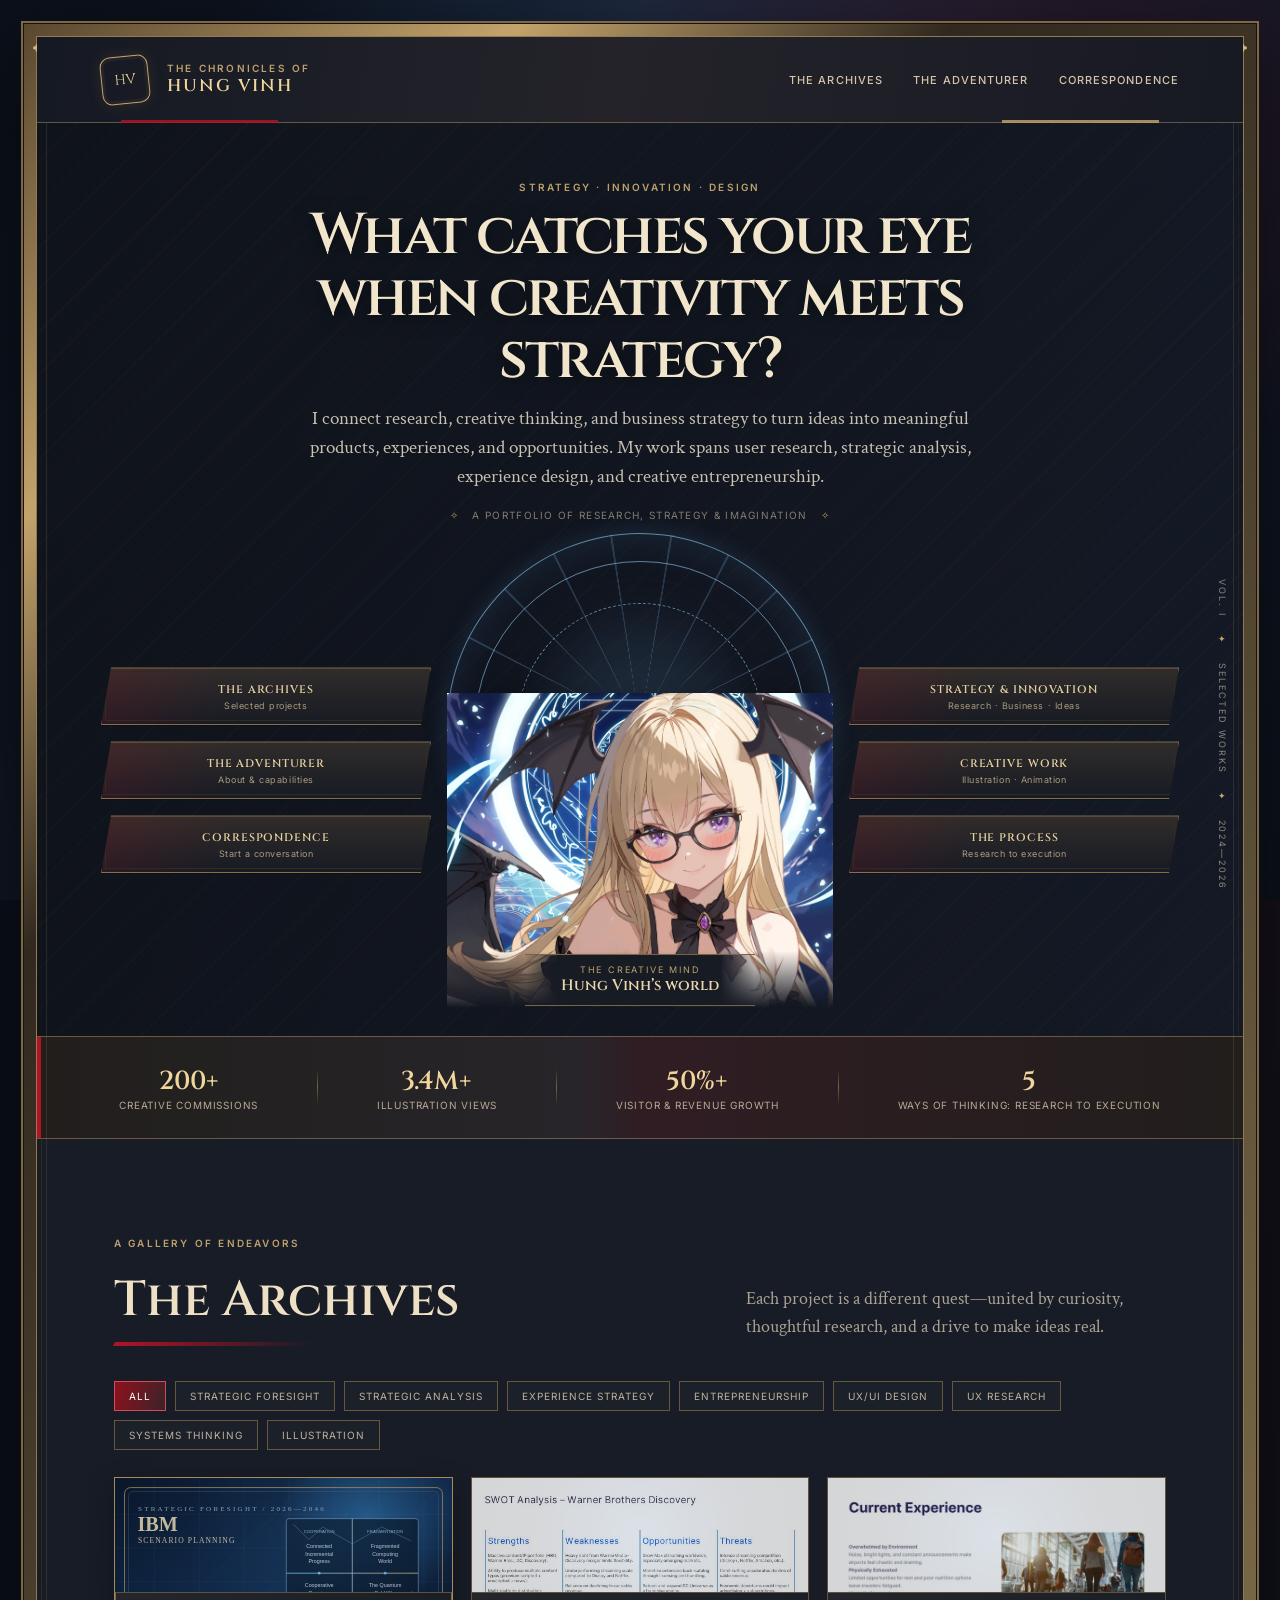
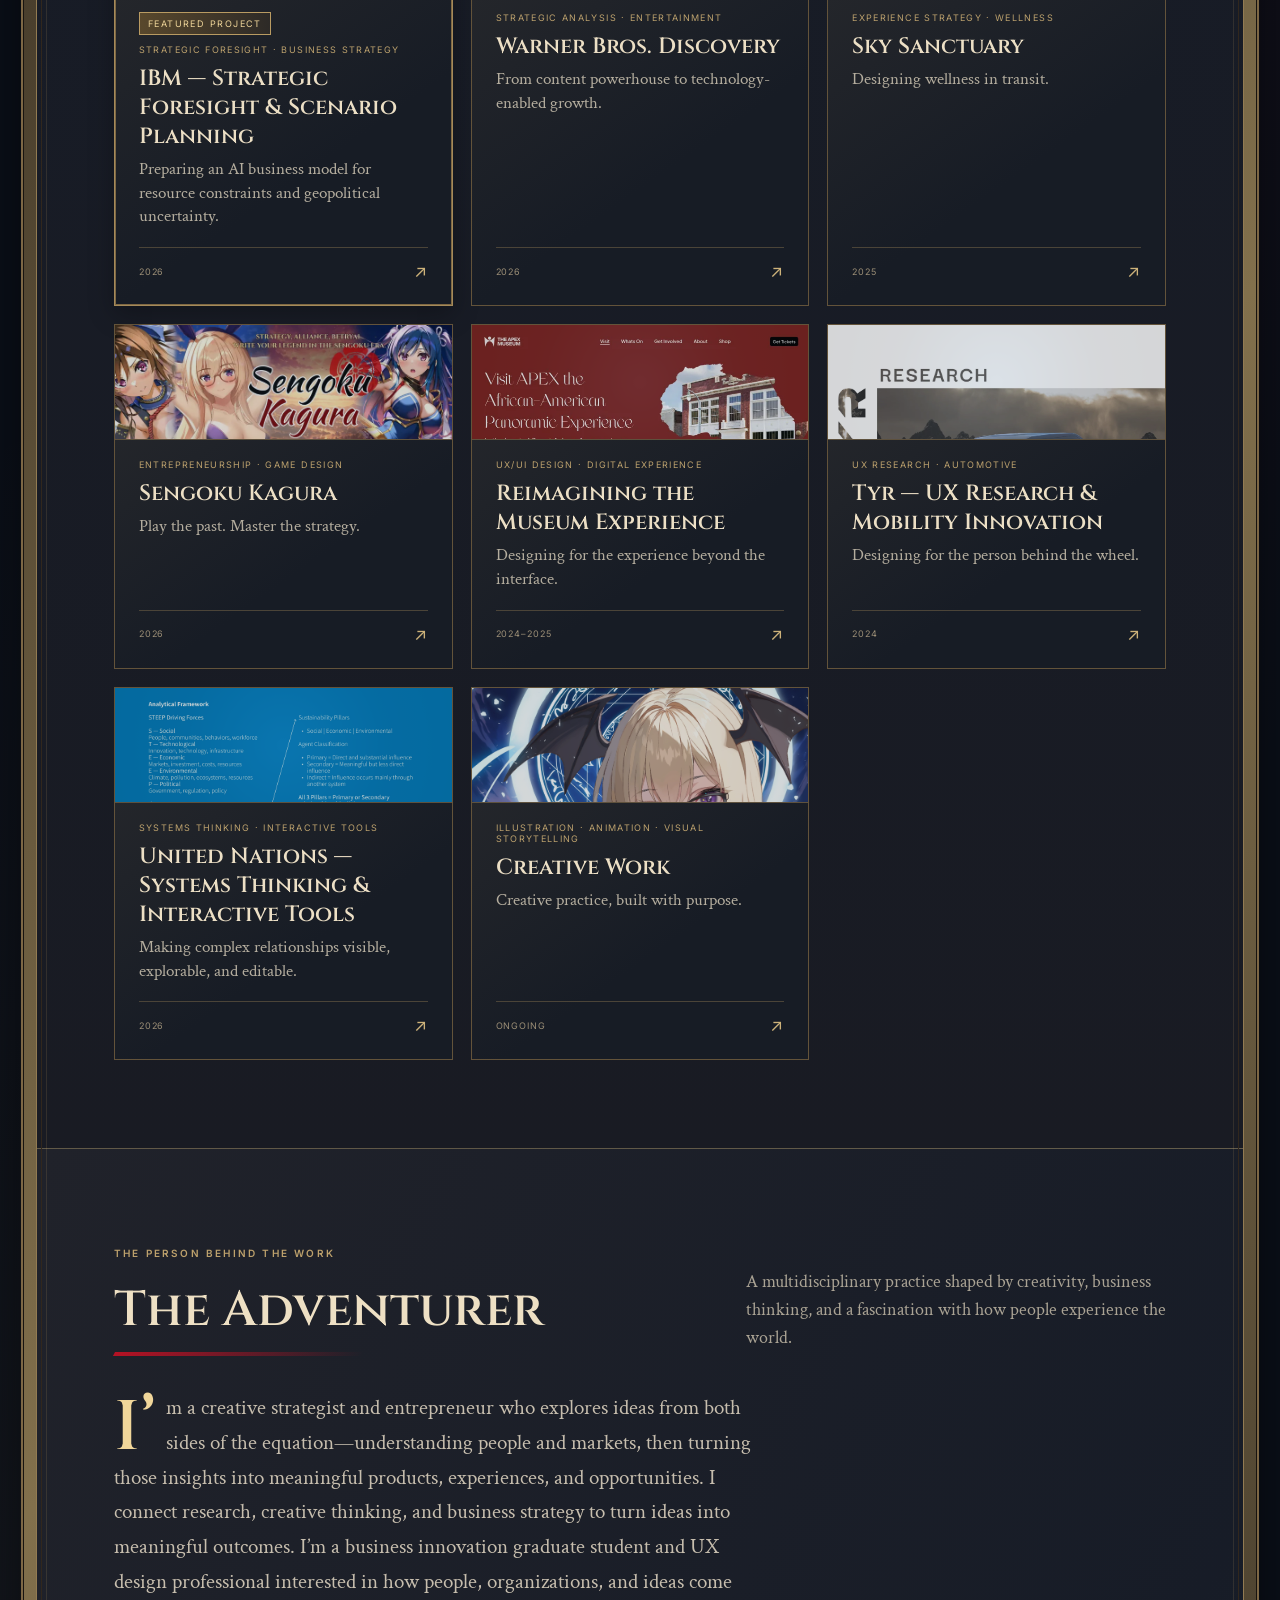
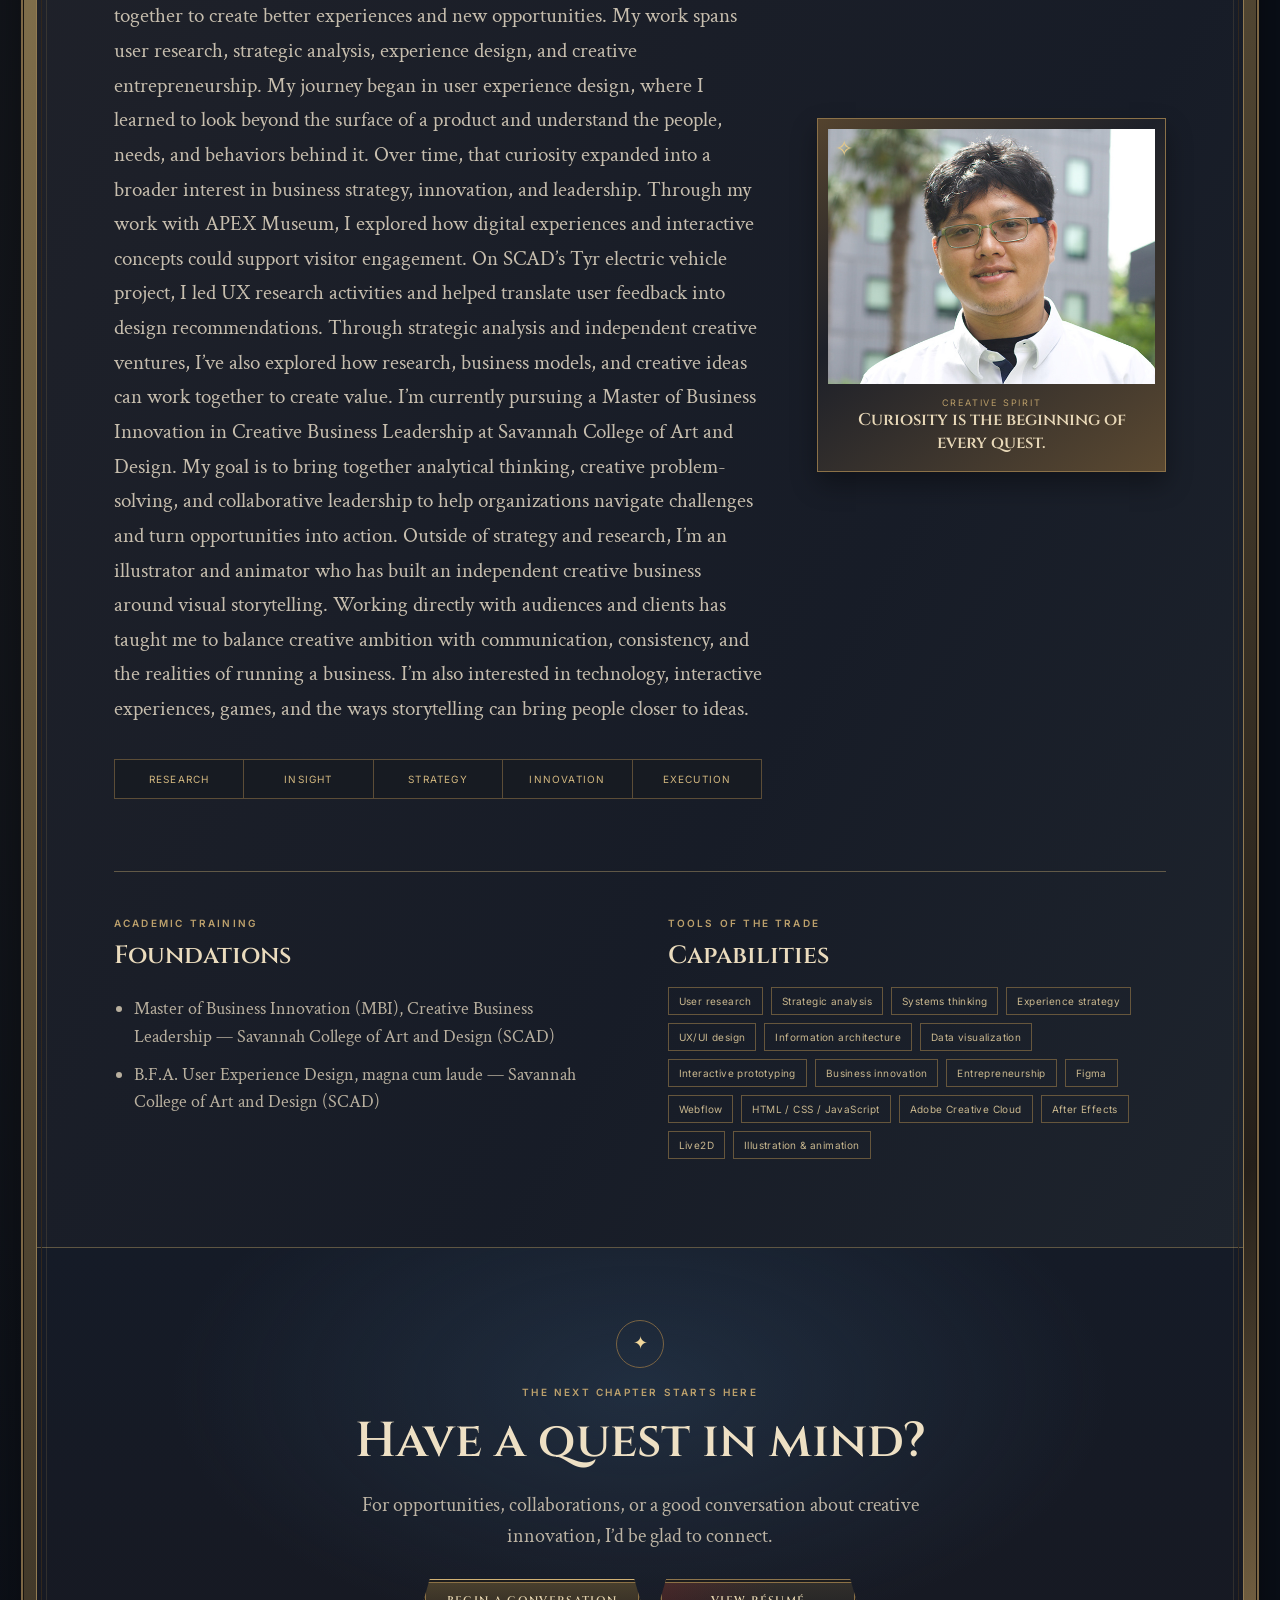
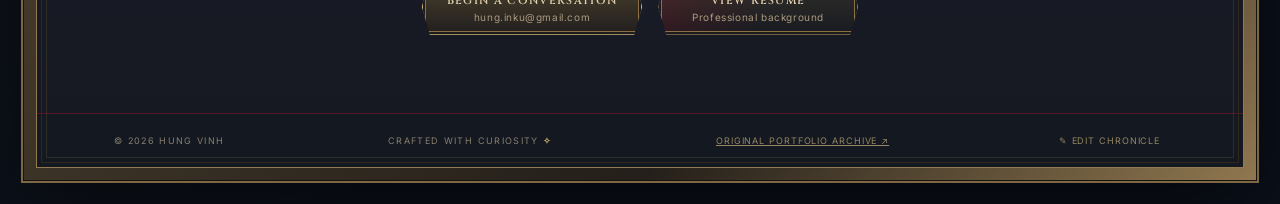
==== commit 96583437: "Index Update" ====
--- a/index.html
+++ b/index.html
@@ -5,7 +5,6 @@
   <meta name="viewport" content="width=device-width, initial-scale=1">
   <meta name="theme-color" content="#171b25">
   <meta name="description" content="Hung Vinh — strategy, innovation, and design portfolio.">
-  <script>if (location.hostname === "hunginku.github.io" && location.pathname.startsWith("/Portfolio/")) { const base = document.createElement("base"); base.href = "/Portfolio/"; document.head.appendChild(base); }</script>
   <title>Hung Vinh | Portfolio</title>
   <link rel="preconnect" href="https://fonts.googleapis.com">
   <link rel="preconnect" href="https://fonts.gstatic.com" crossorigin>
@@ -70,7 +69,7 @@
           <div class="section-heading"><div><p class="eyebrow">THE PERSON BEHIND THE WORK</p><h2>The Adventurer</h2></div><p>A multidisciplinary practice shaped by creativity, business thinking, and a fascination with how people experience the world.</p></div>
           <div class="about-grid">
             <div class="about-copy"><div class="dropcap" id="about-text"></div><div class="process-ribbon" id="process-ribbon"></div></div>
-            <aside class="character-card"><div class="card-corner">✧</div><img src="assets/aoi-character.webp" alt="Character illustration detail"><div class="character-caption"><span>CREATIVE SPIRIT</span><strong>Curiosity is the beginning of every quest.</strong></div></aside>
+            <aside class="character-card"><div class="card-corner">✧</div><img src="assets/hung-vinh-profile.jpeg" alt="Portrait of Hung Vinh wearing glasses and a white shirt"><div class="character-caption"><span>CREATIVE SPIRIT</span><strong>Curiosity is the beginning of every quest.</strong></div></aside>
           </div>
           <div class="credentials-grid"><div><p class="eyebrow">ACADEMIC TRAINING</p><h3>Foundations</h3><ul id="education-list"></ul></div><div><p class="eyebrow">TOOLS OF THE TRADE</p><h3>Capabilities</h3><div class="skill-tags" id="skills-list"></div></div></div>
         </section>
